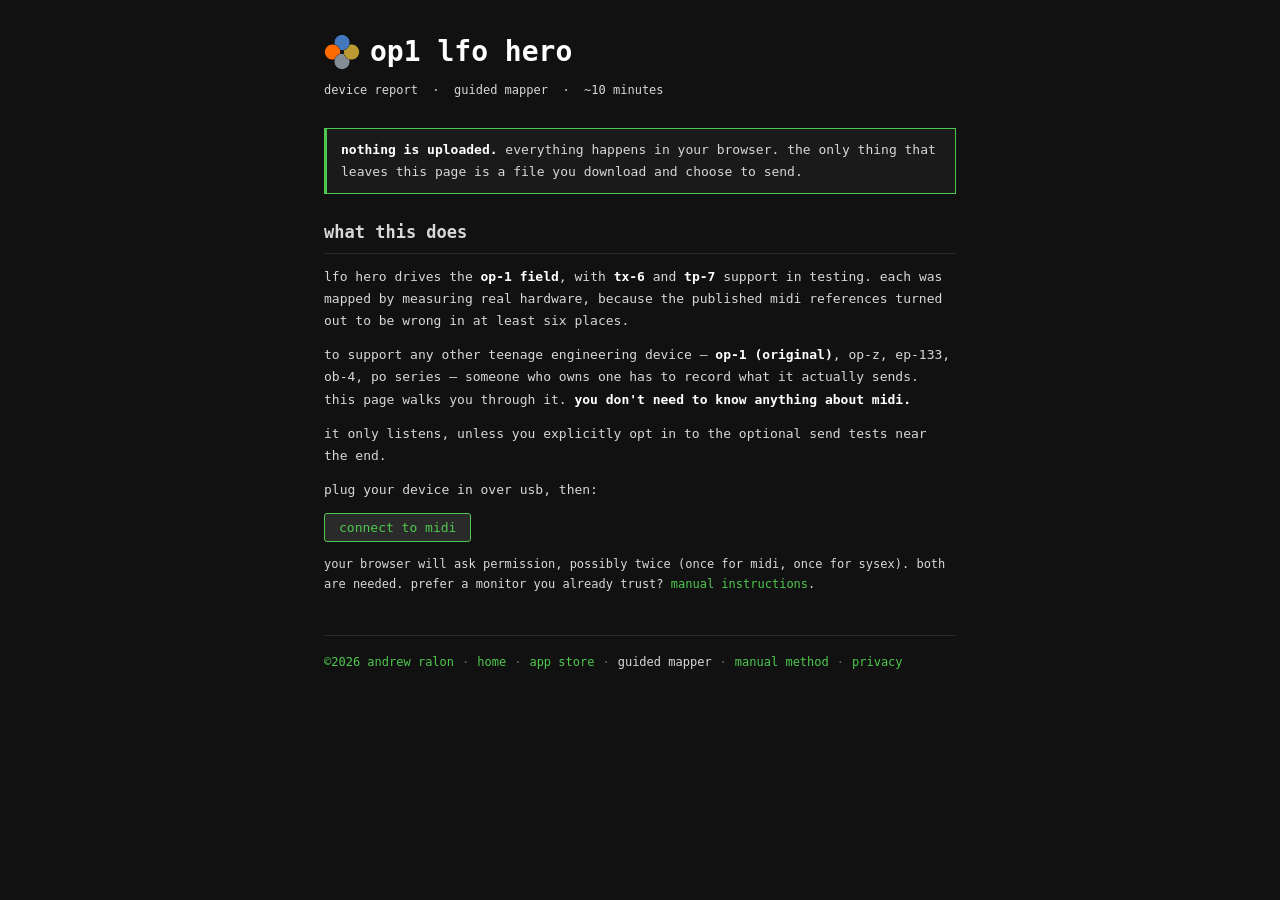
==== docs/mapper/index.html @ 680e1d74 "refactor: rename the probe to the mapper "Probe" is developer vocabulary. The audience is musicians " ====
<!DOCTYPE html>
<html lang="en">

<head>
  <meta charset="UTF-8">
  <meta name="viewport" content="width=device-width, initial-scale=1.0">
  <title>op1 lfo hero — device report</title>
  <link rel="stylesheet" href="../style.css">
  <link rel="stylesheet" href="mapper.css">
</head>

<body>

  <h1><img src="../icon.png" class="app-icon" alt=""><a href="../index.html">op1 lfo hero</a></h1>
  <p class="meta">device report &nbsp;·&nbsp; guided mapper &nbsp;·&nbsp; ~10 minutes</p>

  <!-- ───────────────────────── intro ───────────────────────── -->
  <div id="s-intro">
    <div class="warn ok">
      <strong>nothing is uploaded.</strong> everything happens in your browser. the only thing that
      leaves this page is a file you download and choose to send.
    </div>

    <h2>what this does</h2>
    <p>
      lfo hero drives the <strong>op-1 field</strong>, with <strong>tx-6</strong> and
      <strong>tp-7</strong> support in testing. each was mapped by measuring real hardware, because
      the published midi references turned out to be wrong in at least six places.
    </p>
    <p>
      to support any other teenage engineering device — <strong>op-1 (original)</strong>, op-z,
      ep-133, ob-4, po series — someone who owns one has to record what it actually sends. this page
      walks you through it. <strong>you don't need to know anything about midi.</strong>
    </p>
    <p>
      it only listens, unless you explicitly opt in to the optional send tests near the end.
    </p>
    <p>plug your device in over usb, then:</p>
    <p><button class="primary" id="btnConnect">connect to midi</button></p>
    <p class="meta">
      your browser will ask permission, possibly twice (once for midi, once for sysex). both are
      needed. prefer a monitor you already trust? <a href="manual.html">manual instructions</a>.
    </p>
  </div>

  <!-- ───────────────────────── unsupported ───────────────────────── -->
  <div id="s-unsupported" hidden>
    <h2>this browser can't do it</h2>
    <div class="warn">
      <p style="margin:0">
        this page needs the <strong>web midi api</strong>, which needs
        <strong>chrome, edge or firefox on a computer</strong>. safari has never supported it, on
        mac or on iphone/ipad — so there is no version of this page that would work here.
      </p>
    </div>
    <p><strong>you can still help</strong>, using a midi monitor instead:</p>
    <p><a href="manual.html" class="primary">→ manual instructions</a></p>
    <p class="meta" id="unsupportedDetail"></p>
    <footer>
      <a href="https://andrewralon.github.io">&copy;2026 andrew ralon</a><span class="sep">·</span><a href="../index.html">home</a><span class="sep">·</span><a href="https://apps.apple.com/us/app/op1-lfo-hero/id6781054996">app store</a><span class="sep">·</span><span class="here" aria-current="page">guided mapper</span><span class="sep">·</span><a href="manual.html">manual method</a>
    </footer>
  </div>

  <!-- ───────────────────────── tier 0 ───────────────────────── -->
  <div id="s-identity" hidden>
    <h2>1 — what's connected</h2>
    <div id="portTable"></div>

    <label>
      which of these is the device you're reporting on?
      <select id="inputSelect"></select>
    </label>
    <label>
      and its output port (used for the identity check, and the optional send tests later)
      <select id="outputSelect"></select>
    </label>

    <p class="meta" id="sysexNote"></p>

    <p>
      <button id="btnIdentify">ask the device to identify itself</button>
      <span class="meta">one standard midi identity question — safe on any device</span>
    </p>
    <div id="identityResult"></div>

    <h2>2 — listen while you do nothing</h2>
    <p>
      some devices talk constantly, some say nothing until you touch them. both are useful to know.
      <strong>don't touch the device</strong> for the next 20 seconds.
    </p>
    <p>
      <button class="primary" id="btnListen">start 20 second listen</button>
      <span id="listenStatus" class="meta"></span>
    </p>
    <div id="listenResult"></div>
    <p><button id="btnToSetup" disabled>next →</button></p>
  </div>

  <!-- ───────────────────────── setup ───────────────────────── -->
  <div id="s-setup" hidden>
    <h2>3 — about your device</h2>
    <label>
      what is it?
      <input type="text" id="devName" placeholder="op-1 (original, not field)" size="36">
    </label>
    <label>
      firmware version, if you know it
      <input type="text" id="devFirmware" placeholder="unknown" size="20">
    </label>
    <label>
      how many tracks / channels does its mixer have?
      <input type="number" id="devTracks" min="1" max="8" value="4">
    </label>
    <p class="meta">if it has no per-track mixer at all, set this to 1.</p>
    <p><button class="primary" id="btnToWizard">start capturing →</button></p>
  </div>

  <!-- ───────────────────────── wizard ───────────────────────── -->
  <div id="s-wizard" hidden>
    <h2 id="wizHeading">4 — capture</h2>
    <p class="meta" id="wizProgress"></p>
    <div class="warn note">
      <p style="margin:0 0 6px 0"><strong id="wizPrompt"></strong></p>
      <p class="meta" id="wizWhy" style="margin:0"></p>
    </div>
    <p>
      <button class="primary" id="btnRecord">record 6 seconds</button>
      <button id="btnSkipNo">skip — no such control</button>
      <button id="btnSkipCant">skip — can't find it</button>
    </p>
    <p id="wizLabelWrap" hidden>
      <label>what control was that? <input type="text" id="wizLabel" placeholder="e.g. filter cutoff" size="28"></label>
    </p>
    <p class="meta" id="recStatus"></p>
    <div id="recLive"></div>
    <div id="recResult"></div>
    <p>
      <button id="btnRedo" hidden>redo this step</button>
      <button id="btnAgain" hidden>record another control</button>
      <button class="primary" id="btnNext" hidden>next step →</button>
    </p>
  </div>

  <!-- ───────────────────────── send tests ───────────────────────── -->
  <div id="s-send" hidden>
    <h2>5 — send tests <span class="meta">(optional)</span></h2>
    <p>
      everything so far only listened. these tests <strong>send midi to your device</strong> to find
      out whether it responds to what it transmits — which decides whether the app can control it at
      all. it's the single most valuable optional thing you can do.
    </p>
    <div class="warn">
      <p style="margin:0 0 6px 0"><strong>but it does change things on your device.</strong></p>
      <ul style="margin:0">
        <li>save or stop anything you're working on first</li>
        <li>we only replay controls your device itself just sent, never unknown ones</li>
        <li>we never send record-arm, and never <code>cc 120</code> unless your own mute used it</li>
        <li>faders and knobs may move; the transport may start and stop</li>
      </ul>
    </div>
    <label>
      <input type="checkbox" id="sendConsent">
      i understand this sends midi to my device and may change its settings
    </label>
    <p>
      <button class="primary" id="btnSendTests" disabled>run send tests</button>
      <button id="btnSkipSend">skip these →</button>
    </p>
    <p class="meta" id="sendStatus"></p>
    <div id="sendQuestions"></div>
  </div>

  <!-- ───────────────────────── finish ───────────────────────── -->
  <div id="s-done" hidden>
    <h2>6 — last questions</h2>
    <label>
      <strong>did you have to change any setting on the device to make it send midi?</strong><br>
      <span class="meta">this matters more than it sounds — the tx-6 transmits nothing until you set
        <code>midi control = in</code> and <code>clock src = usb</code>, and that was only ever found
        by someone hitting it.</span><br>
      <textarea id="qSetup" rows="3" style="width:100%;background:#1a1a1a;color:#d8d8d8;border:1px solid #454545;border-radius:3px;padding:6px;font-family:inherit;font-size:13px" placeholder="e.g. had to set midi > out = on"></textarea>
    </label>
    <label>
      anything that seemed weird?<br>
      <textarea id="qWeird" rows="3" style="width:100%;background:#1a1a1a;color:#d8d8d8;border:1px solid #454545;border-radius:3px;padding:6px;font-family:inherit;font-size:13px" placeholder="things that only worked sometimes, surprises, controls that did nothing"></textarea>
    </label>

    <h2>7 — send it</h2>
    <p><button class="primary" id="btnDownload">download report</button>
       <span class="meta" id="downloadNote"></span></p>
    <p>
      then send it back to whoever pointed you here — a reply or a dm with the file attached is all
      it takes.
    </p>
    <p class="meta">
      would rather use github? <a href="https://github.com/andrewralon/op1-lfo-hero/issues/new?template=device-report.yml" target="_blank">open an issue</a> and attach it there
      instead.
    </p>
    <p>thank you — genuinely. this is the only way devices we don't own ever get supported.</p>

    <h2>what's in the file</h2>
    <p class="meta">nothing but what you see here. have a look before you send it.</p>
    <pre id="summary" style="background:#1a1a1a;border:1px solid #2a2a2a;padding:12px;overflow-x:auto;font-size:11px;white-space:pre-wrap"></pre>
  </div>

  <footer id="mainFooter">
      <a href="https://andrewralon.github.io">&copy;2026 andrew ralon</a><span class="sep">·</span><a href="../index.html">home</a><span class="sep">·</span><a href="https://apps.apple.com/us/app/op1-lfo-hero/id6781054996">app store</a><span class="sep">·</span><span class="here" aria-current="page">guided mapper</span><span class="sep">·</span><a href="manual.html">manual method</a><span class="sep">·</span><a href="../privacy.html">privacy</a>
    </footer>

  <script src="steps.js"></script>
  <script src="mapper.js"></script>

</body>

</html>
---- docs/style.css ----
* { box-sizing: border-box; margin: 0; padding: 0; }
body {
  background: #111111;
  color: #d8d8d8;
  font-family: 'SF Mono', 'Menlo', 'Consolas', monospace;
  font-size: 13px;
  line-height: 1.7;
  padding: 28px 24px;
  max-width: 680px;
  margin: 0 auto;
}
h1 { color: #ffffff; font-size: 28px; font-weight: bold; margin-bottom: 4px; display: flex; align-items: center; gap: 10px; }
h1 a { color: inherit; text-decoration: none; }
.app-icon { width: 36px; height: 36px; border-radius: 8px; flex-shrink: 0; }
.tagline, .meta { color: #d8d8d8; font-size: 12px; margin-bottom: 28px; }
h2 {
  font-size: 17px;
  font-weight: bold;
  border-bottom: 1px solid #2a2a2a;
  padding-bottom: 6px;
  margin-top: 24px;
  margin-bottom: 12px;
}
p { margin-bottom: 12px; }
ul { padding-left: 20px; margin-bottom: 12px; }
li { margin-bottom: 10px; }
strong { color: #ffffff; }
code {
  background: #1a1a1a;
  border: 1px solid #2a2a2a;
  border-radius: 3px;
  padding: 1px 5px;
  font-size: 12px;
  font-family: inherit;
  color: #ff6a00;
}
a { color: #4ec94e; text-decoration: none; }
a:hover { text-decoration: underline; }
footer {
  margin-top: 40px;
  padding-top: 16px;
  border-top: 1px solid #2a2a2a;
  color: #666666;
  font-size: 12px;
}
footer .sep { margin: 0 8px; }
footer .here { color: #d8d8d8; }
---- docs/mapper/mapper.css ----
/* additions for the device-report pages. the shared site stylesheet is untouched. */
.warn {
  border: 1px solid #ff6a00;
  border-left-width: 3px;
  background: #1a1a1a;
  padding: 10px 14px;
  margin-bottom: 16px;
}
.ok { border-color: #4ec94e; }
.note { border-color: #454545; }
table { border-collapse: collapse; width: 100%; margin-bottom: 16px; font-size: 12px; }
th, td { border: 1px solid #2a2a2a; padding: 6px 8px; text-align: left; vertical-align: top; }
th { color: #ffffff; background: #1a1a1a; }
ol.steps { padding-left: 0; list-style: none; counter-reset: step; }
ol.steps li {
  background: #1a1a1a;
  border: 1px solid #2a2a2a;
  border-left: 3px solid #454545;
  padding: 8px 12px;
  margin-bottom: 6px;
  counter-increment: step;
}
ol.steps li::before {
  content: counter(step) ". ";
  color: #ff6a00;
  font-weight: bold;
}
ol.steps li .why { display: block; color: #848c94; font-size: 11px; margin-top: 3px; }
ol.steps li.newgroup { margin-top: 16px; }
label { display: block; margin-bottom: 10px; }
input[type=number], input[type=text], select {
  background: #1a1a1a; color: #d8d8d8; border: 1px solid #454545;
  border-radius: 3px; padding: 4px 8px; font-family: inherit; font-size: 13px;
}
button {
  background: #2a2a2a; color: #d8d8d8; border: 1px solid #454545;
  border-radius: 3px; padding: 6px 14px; font-family: inherit; font-size: 13px;
  cursor: pointer;
}
button:hover:not(:disabled) { border-color: #4ec94e; color: #ffffff; }
button:disabled { opacity: 0.4; cursor: default; }
button.primary { border-color: #4ec94e; color: #4ec94e; }
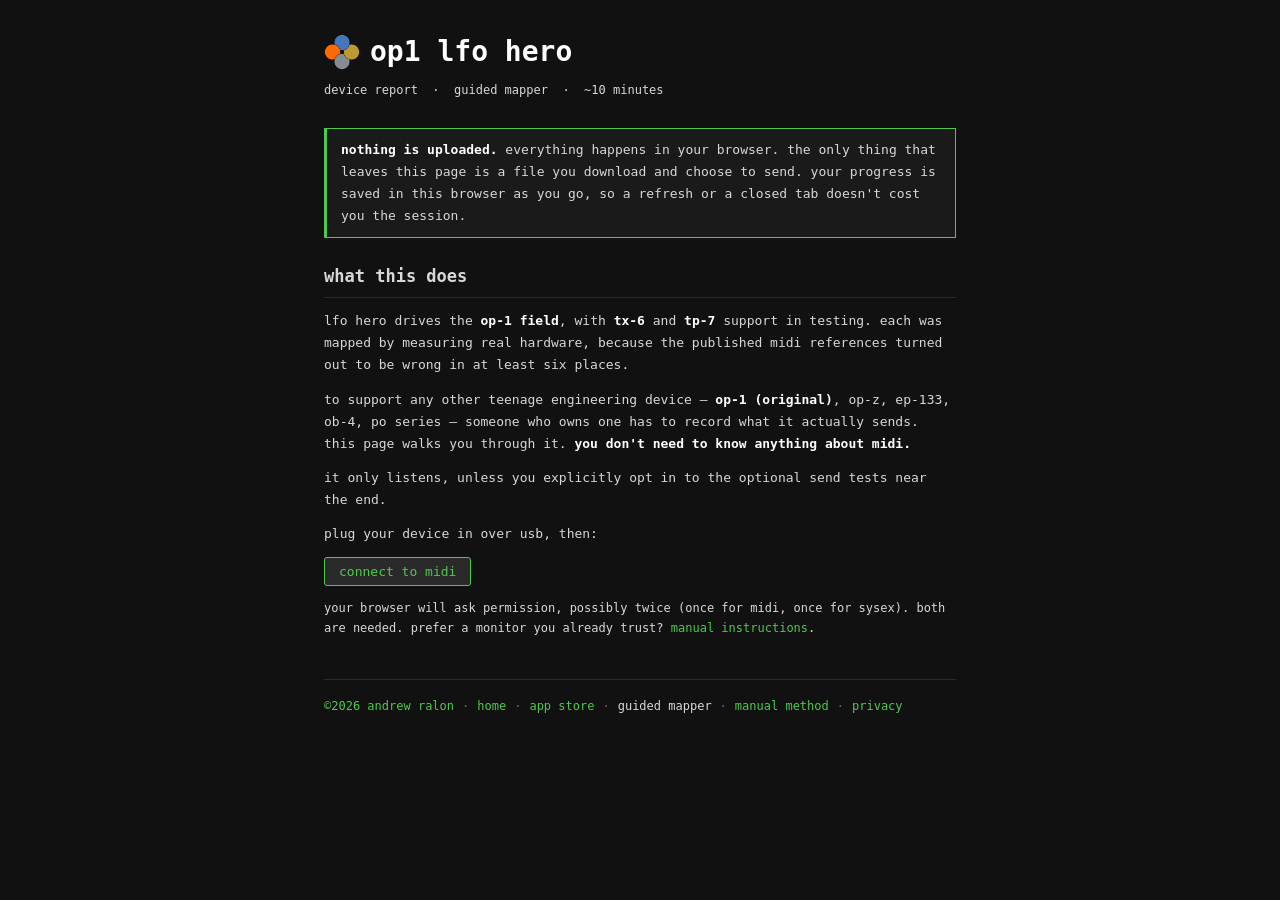
==== commit cc4b3449: "feat(mapper): a back button, and a session that survives a refresh Two things made the ten-minute wa" ====
--- a/docs/mapper/index.html
+++ b/docs/mapper/index.html
@@ -14,11 +14,30 @@
   <h1><img src="../icon.png" class="app-icon" alt=""><a href="../index.html">op1 lfo hero</a></h1>
   <p class="meta">device report &nbsp;·&nbsp; guided mapper &nbsp;·&nbsp; ~10 minutes</p>
 
+  <!-- back sits above the screens, so it is in the same place on every one of them -->
+  <p id="navBack" hidden>
+    <button id="btnBack">← back</button>
+    <span class="meta" id="backHint"></span>
+    <span class="meta" id="saveNote"></span>
+  </p>
+
   <!-- ───────────────────────── intro ───────────────────────── -->
   <div id="s-intro">
+    <!-- shown only when an unfinished session is found in this browser -->
+    <div class="warn ok" id="resumeBanner" hidden>
+      <p style="margin:0 0 8px 0">
+        <strong>you have an unfinished report.</strong> <span id="resumeSummary"></span>
+      </p>
+      <p style="margin:0">
+        <button class="primary" id="btnResume">resume</button>
+        <button id="btnStartOver">start over</button>
+      </p>
+    </div>
+
     <div class="warn ok">
       <strong>nothing is uploaded.</strong> everything happens in your browser. the only thing that
-      leaves this page is a file you download and choose to send.
+      leaves this page is a file you download and choose to send. your progress is saved in this
+      browser as you go, so a refresh or a closed tab doesn't cost you the session.
     </div>
 
     <h2>what this does</h2>
@@ -125,6 +144,7 @@
     </div>
     <p>
       <button class="primary" id="btnRecord">record 6 seconds</button>
+      <button id="btnDoneRec" hidden>done recording</button>
       <button id="btnSkipNo">skip — no such control</button>
       <button id="btnSkipCant">skip — can't find it</button>
     </p>
@@ -186,11 +206,20 @@
     </label>
 
     <h2>7 — send it</h2>
-    <p><button class="primary" id="btnDownload">download report</button>
-       <span class="meta" id="downloadNote"></span></p>
-    <p>
-      then send it back to whoever pointed you here — a reply or a dm with the file attached is all
-      it takes.
+    <p>
+      message <strong>andrewralon</strong> on op-forums.com:
+      <a href="https://op-forums.com/new-message?username=andrewralon&amp;title=device%20report" target="_blank">open a message on op-forums</a>
+    </p>
+    <p>
+      <button class="primary" id="btnCopy">copy summary</button>
+      <button id="btnDownload">download full report (.txt)</button>
+      <span class="meta" id="downloadNote"></span>
+    </p>
+    <p class="meta">
+      <strong>the summary is enough</strong> — it's short, and pasting it straight into the message
+      needs no file attachment at all, which matters if your forum account is new. attach the full
+      report too if you can; it holds every raw byte, so a reading can be checked later rather than
+      taken on trust.
     </p>
     <p class="meta">
       would rather use github? <a href="https://github.com/andrewralon/op1-lfo-hero/issues/new?template=device-report.yml" target="_blank">open an issue</a> and attach it there
--- a/docs/mapper/mapper.css
+++ b/docs/mapper/mapper.css
@@ -40,3 +40,11 @@
 button:hover:not(:disabled) { border-color: #4ec94e; color: #ffffff; }
 button:disabled { opacity: 0.4; cursor: default; }
 button.primary { border-color: #4ec94e; color: #4ec94e; }
+/* the back row sits above every screen; the hint names where back would land */
+#navBack { display: flex; align-items: center; gap: 10px; margin-bottom: 18px; }
+/* an id selector outranks the browser's [hidden]{display:none}, so say it again here
+   or the back row shows up on the intro screen, where there is nothing behind it */
+#navBack[hidden] { display: none; }
+#navBack .meta { margin: 0; }
+#saveNote { color: #ff6a00; }
+#resumeBanner .meta { margin: 6px 0 10px 0; }
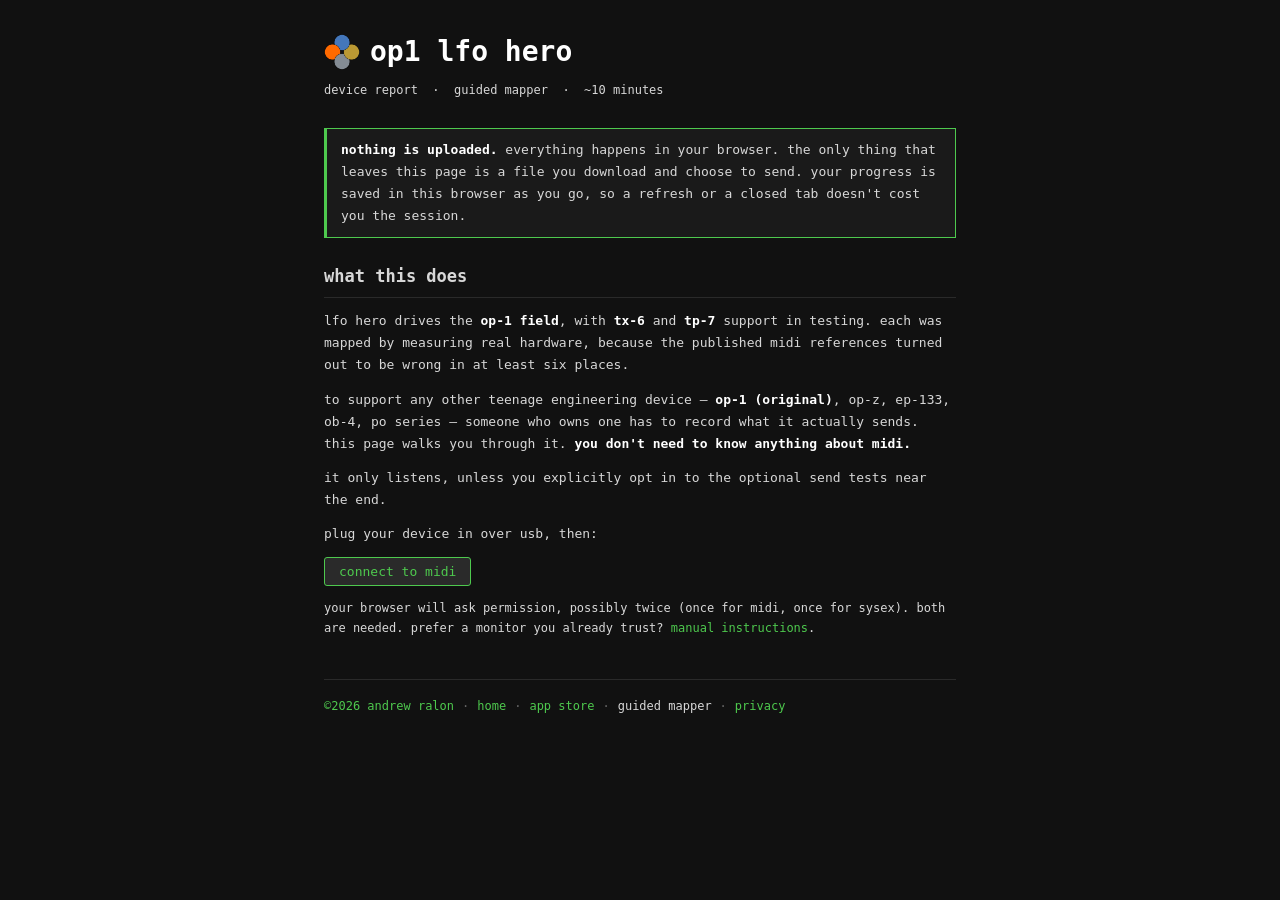
==== commit e33e1090: "fix(mapper): drop the manual-method link from the guided mapper's footers The page already routes to" ====
--- a/docs/mapper/index.html
+++ b/docs/mapper/index.html
@@ -14,12 +14,13 @@
   <h1><img src="../icon.png" class="app-icon" alt=""><a href="../index.html">op1 lfo hero</a></h1>
   <p class="meta">device report &nbsp;·&nbsp; guided mapper &nbsp;·&nbsp; ~10 minutes</p>
 
-  <!-- back sits above the screens, so it is in the same place on every one of them -->
-  <p id="navBack" hidden>
+  <!-- relocated by mapper.js to sit at the start of whichever bottom action row is
+       currently live, so back always shows up to the left of that screen's next / skip
+       controls rather than as a banner of its own. parked here until the first render. -->
+  <span id="navBack" hidden>
     <button id="btnBack">← back</button>
-    <span class="meta" id="backHint"></span>
     <span class="meta" id="saveNote"></span>
-  </p>
+  </span>
 
   <!-- ───────────────────────── intro ───────────────────────── -->
   <div id="s-intro">
@@ -76,7 +77,7 @@
     <p><a href="manual.html" class="primary">→ manual instructions</a></p>
     <p class="meta" id="unsupportedDetail"></p>
     <footer>
-      <a href="https://andrewralon.github.io">&copy;2026 andrew ralon</a><span class="sep">·</span><a href="../index.html">home</a><span class="sep">·</span><a href="https://apps.apple.com/us/app/op1-lfo-hero/id6781054996">app store</a><span class="sep">·</span><span class="here" aria-current="page">guided mapper</span><span class="sep">·</span><a href="manual.html">manual method</a>
+      <a href="https://andrewralon.github.io">&copy;2026 andrew ralon</a><span class="sep">·</span><a href="../index.html">home</a><span class="sep">·</span><a href="https://apps.apple.com/us/app/op1-lfo-hero/id6781054996">app store</a><span class="sep">·</span><span class="here" aria-current="page">guided mapper</span>
     </footer>
   </div>
 
@@ -233,7 +234,7 @@
   </div>
 
   <footer id="mainFooter">
-      <a href="https://andrewralon.github.io">&copy;2026 andrew ralon</a><span class="sep">·</span><a href="../index.html">home</a><span class="sep">·</span><a href="https://apps.apple.com/us/app/op1-lfo-hero/id6781054996">app store</a><span class="sep">·</span><span class="here" aria-current="page">guided mapper</span><span class="sep">·</span><a href="manual.html">manual method</a><span class="sep">·</span><a href="../privacy.html">privacy</a>
+      <a href="https://andrewralon.github.io">&copy;2026 andrew ralon</a><span class="sep">·</span><a href="../index.html">home</a><span class="sep">·</span><a href="https://apps.apple.com/us/app/op1-lfo-hero/id6781054996">app store</a><span class="sep">·</span><span class="here" aria-current="page">guided mapper</span><span class="sep">·</span><a href="../privacy.html">privacy</a>
     </footer>
 
   <script src="steps.js"></script>
--- a/docs/mapper/mapper.css
+++ b/docs/mapper/mapper.css
@@ -40,10 +40,11 @@
 button:hover:not(:disabled) { border-color: #4ec94e; color: #ffffff; }
 button:disabled { opacity: 0.4; cursor: default; }
 button.primary { border-color: #4ec94e; color: #4ec94e; }
-/* the back row sits above every screen; the hint names where back would land */
-#navBack { display: flex; align-items: center; gap: 10px; margin-bottom: 18px; }
+/* mapper.js reparents this into the first slot of whichever bottom action row is
+   currently live, so it always sits to the left of that screen's next / skip buttons */
+#navBack { display: inline-flex; align-items: center; gap: 10px; margin-right: 14px; }
 /* an id selector outranks the browser's [hidden]{display:none}, so say it again here
-   or the back row shows up on the intro screen, where there is nothing behind it */
+   or the back row shows up regardless of the hidden attribute */
 #navBack[hidden] { display: none; }
 #navBack .meta { margin: 0; }
 #saveNote { color: #ff6a00; }
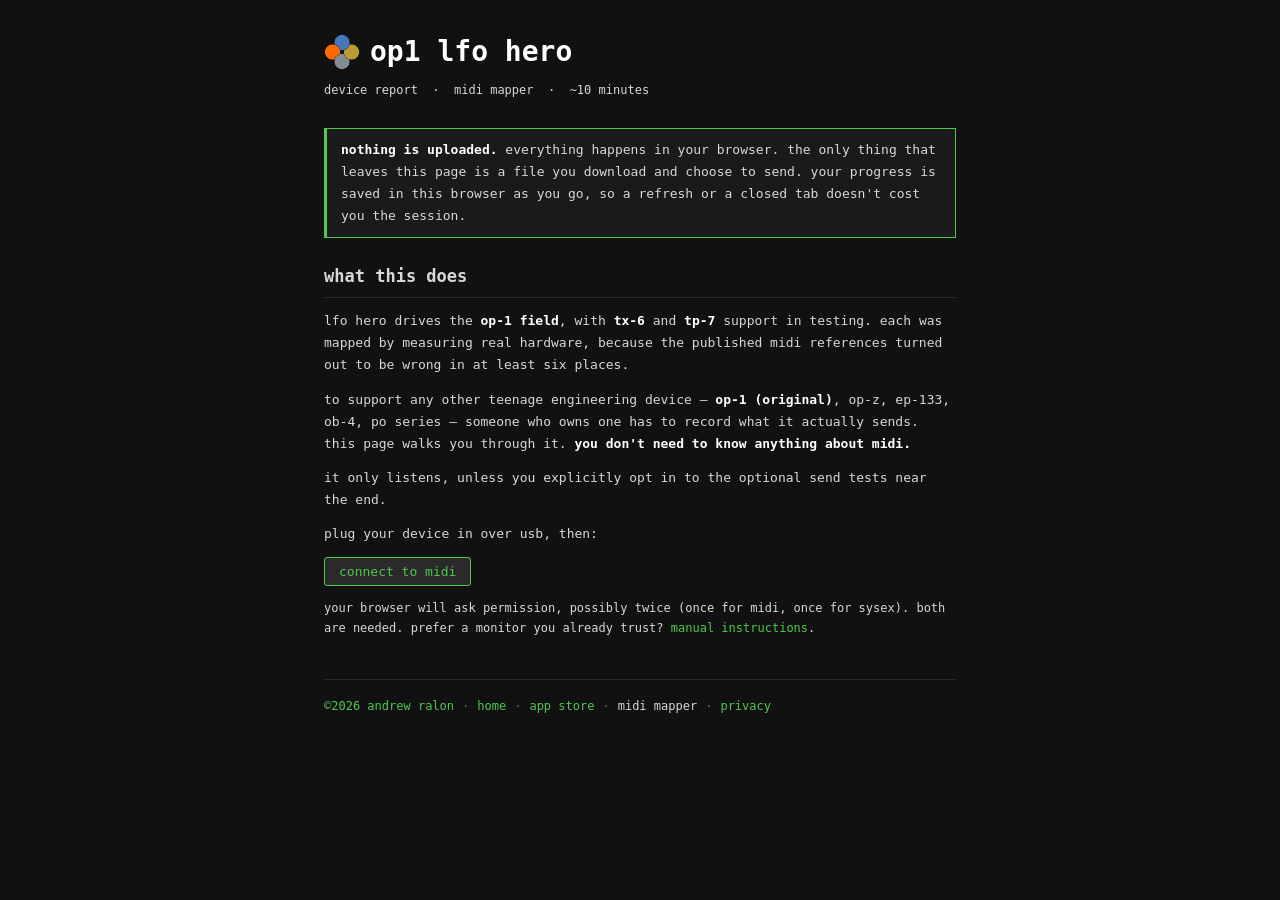
==== commit 5cac0bb5: "rename: call it "midi mapper" everywhere, not "guided mapper" Every visible mention of the name acro" ====
--- a/docs/mapper/index.html
+++ b/docs/mapper/index.html
@@ -12,7 +12,7 @@
 <body>
 
   <h1><img src="../icon.png" class="app-icon" alt=""><a href="../index.html">op1 lfo hero</a></h1>
-  <p class="meta">device report &nbsp;·&nbsp; guided mapper &nbsp;·&nbsp; ~10 minutes</p>
+  <p class="meta">device report &nbsp;·&nbsp; midi mapper &nbsp;·&nbsp; ~10 minutes</p>
 
   <!-- relocated by mapper.js to sit at the start of whichever bottom action row is
        currently live, so back always shows up to the left of that screen's next / skip
@@ -77,7 +77,7 @@
     <p><a href="manual.html" class="primary">→ manual instructions</a></p>
     <p class="meta" id="unsupportedDetail"></p>
     <footer>
-      <a href="https://andrewralon.github.io">&copy;2026 andrew ralon</a><span class="sep">·</span><a href="../index.html">home</a><span class="sep">·</span><a href="https://apps.apple.com/us/app/op1-lfo-hero/id6781054996">app store</a><span class="sep">·</span><span class="here" aria-current="page">guided mapper</span>
+      <a href="https://andrewralon.github.io">&copy;2026 andrew ralon</a><span class="sep">·</span><a href="../index.html">home</a><span class="sep">·</span><a href="https://apps.apple.com/us/app/op1-lfo-hero/id6781054996">app store</a><span class="sep">·</span><span class="here" aria-current="page">midi mapper</span>
     </footer>
   </div>
 
@@ -234,7 +234,7 @@
   </div>
 
   <footer id="mainFooter">
-      <a href="https://andrewralon.github.io">&copy;2026 andrew ralon</a><span class="sep">·</span><a href="../index.html">home</a><span class="sep">·</span><a href="https://apps.apple.com/us/app/op1-lfo-hero/id6781054996">app store</a><span class="sep">·</span><span class="here" aria-current="page">guided mapper</span><span class="sep">·</span><a href="../privacy.html">privacy</a>
+      <a href="https://andrewralon.github.io">&copy;2026 andrew ralon</a><span class="sep">·</span><a href="../index.html">home</a><span class="sep">·</span><a href="https://apps.apple.com/us/app/op1-lfo-hero/id6781054996">app store</a><span class="sep">·</span><span class="here" aria-current="page">midi mapper</span><span class="sep">·</span><a href="../privacy.html">privacy</a>
     </footer>
 
   <script src="steps.js"></script>
